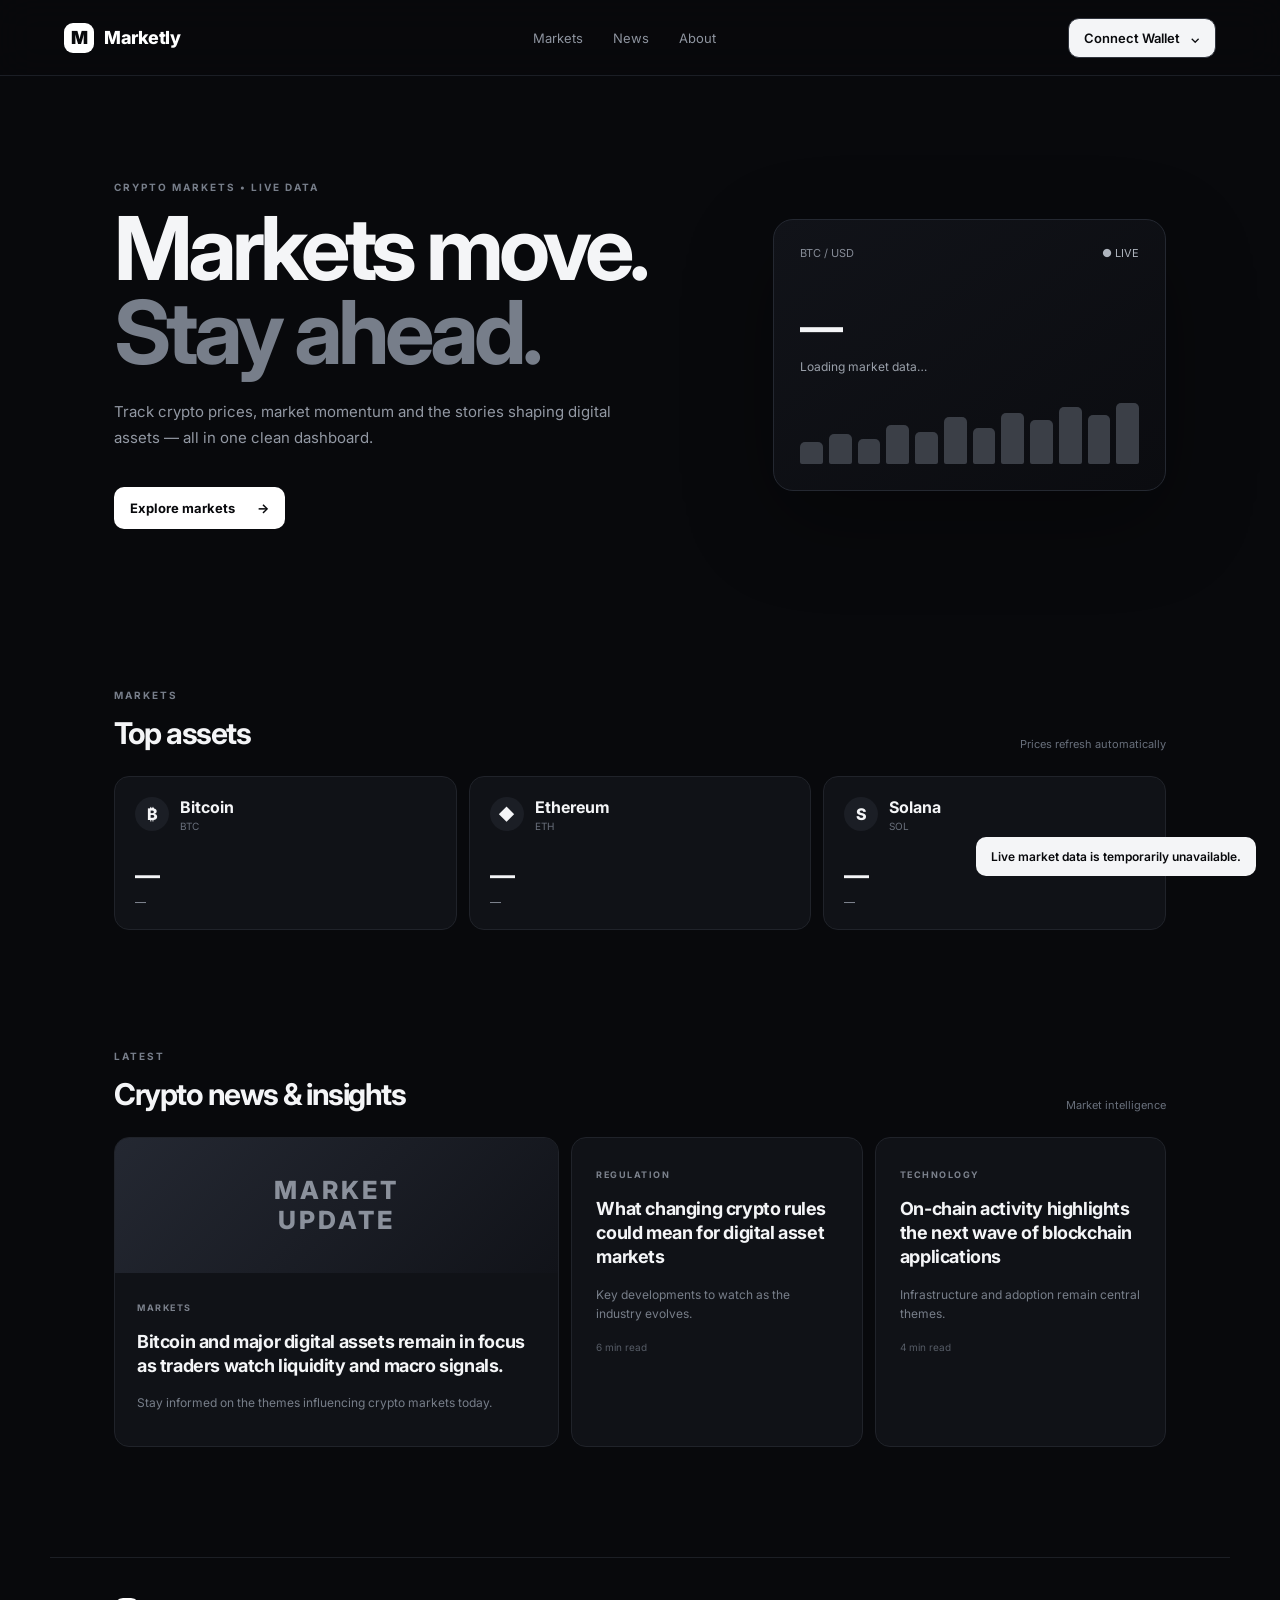
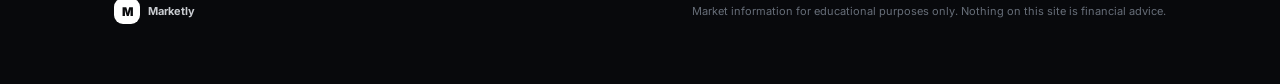
==== index.html @ 22209085 "Add files via upload" ====
<!doctype html>
<html lang="en">
<head>
  <meta charset="UTF-8" />
  <meta name="viewport" content="width=device-width, initial-scale=1.0" />
  <title>Marketly — Crypto Markets & News</title>
  <meta name="description" content="A sleek crypto markets and news dashboard with wallet connectivity." />
  <link rel="preconnect" href="https://fonts.googleapis.com">
  <link rel="preconnect" href="https://fonts.gstatic.com" crossorigin>
  <link href="https://fonts.googleapis.com/css2?family=Inter:wght@400;500;600;700;800&display=swap" rel="stylesheet">
  <link rel="stylesheet" href="styles.css" />
</head>
<body>
  <header class="topbar">
    <a class="brand" href="#"><span class="brand-mark">M</span><span>Marketly</span></a>

    <nav class="nav">
      <a href="#markets">Markets</a>
      <a href="#news">News</a>
      <a href="#about">About</a>
    </nav>

    <div class="wallet-wrap">
      <button id="walletButton" class="wallet-button">Connect Wallet <span>⌄</span></button>
      <div id="walletMenu" class="wallet-menu">
        <button data-wallet="metamask"><span class="wallet-icon">🦊</span><span>MetaMask</span></button>
        <button data-wallet="trust"><span class="wallet-icon">◆</span><span>Trust Wallet</span></button>
        <button data-wallet="phantom"><span class="wallet-icon">👻</span><span>Phantom</span></button>
      </div>
    </div>
  </header>

  <main>
    <section class="hero">
      <div>
        <p class="eyebrow">CRYPTO MARKETS • LIVE DATA</p>
        <h1>Markets move.<br><span>Stay ahead.</span></h1>
        <p class="hero-copy">Track crypto prices, market momentum and the stories shaping digital assets — all in one clean dashboard.</p>
        <a class="hero-cta" href="#markets">Explore markets <span>→</span></a>
      </div>
      <div class="hero-card">
        <div class="hero-card-top"><span>BTC / USD</span><span class="live-dot">● LIVE</span></div>
        <div id="heroBtc" class="hero-price">—</div>
        <div id="heroChange" class="hero-change">Loading market data…</div>
        <div class="sparkline"><i></i><i></i><i></i><i></i><i></i><i></i><i></i><i></i><i></i><i></i><i></i><i></i></div>
      </div>
    </section>

    <section id="markets" class="section">
      <div class="section-heading">
        <div><p class="eyebrow">MARKETS</p><h2>Top assets</h2></div>
        <span class="updated">Prices refresh automatically</span>
      </div>
      <div class="market-grid">
        <article class="market-card" data-symbol="BTCUSDT">
          <div class="asset"><div class="coin btc">₿</div><div><strong>Bitcoin</strong><small>BTC</small></div></div>
          <div class="price" data-price>—</div><div class="change" data-change>—</div>
        </article>
        <article class="market-card" data-symbol="ETHUSDT">
          <div class="asset"><div class="coin eth">◆</div><div><strong>Ethereum</strong><small>ETH</small></div></div>
          <div class="price" data-price>—</div><div class="change" data-change>—</div>
        </article>
        <article class="market-card" data-symbol="SOLUSDT">
          <div class="asset"><div class="coin sol">S</div><div><strong>Solana</strong><small>SOL</small></div></div>
          <div class="price" data-price>—</div><div class="change" data-change>—</div>
        </article>
      </div>
    </section>

    <section id="news" class="section news-section">
      <div class="section-heading">
        <div><p class="eyebrow">LATEST</p><h2>Crypto news & insights</h2></div>
        <span class="updated">Market intelligence</span>
      </div>
      <div class="news-grid">
        <article class="news-card featured">
          <div class="news-image">MARKET<br>UPDATE</div>
          <div class="news-body"><span>MARKETS</span><h3>Bitcoin and major digital assets remain in focus as traders watch liquidity and macro signals.</h3><p>Stay informed on the themes influencing crypto markets today.</p></div>
        </article>
        <article class="news-card"><span>REGULATION</span><h3>What changing crypto rules could mean for digital asset markets</h3><p>Key developments to watch as the industry evolves.</p><small>6 min read</small></article>
        <article class="news-card"><span>TECHNOLOGY</span><h3>On-chain activity highlights the next wave of blockchain applications</h3><p>Infrastructure and adoption remain central themes.</p><small>4 min read</small></article>
      </div>
    </section>

    <section id="about" class="info-strip">
      <div><span class="brand-mark small">M</span><strong>Marketly</strong></div>
      <p>Market information for educational purposes only. Nothing on this site is financial advice.</p>
    </section>
  </main>

  <div id="toast" class="toast"></div>
  <script src="app.js"></script>
</body>
</html>
---- styles.css ----
*{box-sizing:border-box}html{scroll-behavior:smooth}body{margin:0;background:#08090c;color:#f4f5f7;font-family:Inter,system-ui,sans-serif}.topbar{height:76px;border-bottom:1px solid #1b1e25;background:rgba(8,9,12,.88);backdrop-filter:blur(18px);display:flex;align-items:center;padding:0 5vw;position:sticky;top:0;z-index:20}.brand{display:flex;align-items:center;gap:10px;color:#fff;text-decoration:none;font-weight:800;letter-spacing:-.5px;font-size:18px}.brand-mark{width:30px;height:30px;border-radius:9px;display:grid;place-items:center;background:#fff;color:#08090c;font-weight:900}.brand-mark.small{width:26px;height:26px;font-size:12px}.nav{display:flex;gap:30px;margin:auto}.nav a{color:#8e949f;text-decoration:none;font-size:13px}.nav a:hover{color:#fff}.wallet-wrap{position:relative}.wallet-button{border:1px solid #30343d;background:#f4f5f7;color:#090a0d;border-radius:11px;padding:11px 15px;font:600 13px Inter;cursor:pointer}.wallet-button span{margin-left:7px}.wallet-menu{position:absolute;right:0;top:48px;width:190px;background:#111319;border:1px solid #2a2e36;border-radius:13px;padding:7px;box-shadow:0 20px 60px #0009;opacity:0;transform:translateY(-7px) scale(.98);pointer-events:none;transition:.18s ease}.wallet-menu.open{opacity:1;transform:none;pointer-events:auto}.wallet-menu button{width:100%;display:flex;align-items:center;gap:10px;background:transparent;border:0;color:#f4f5f7;padding:11px;border-radius:9px;cursor:pointer;text-align:left;font:500 13px Inter}.wallet-menu button:hover{background:#1b1e25}.wallet-icon{width:22px;text-align:center}.hero{max-width:1180px;margin:0 auto;padding:105px 5vw 90px;display:grid;grid-template-columns:1.2fr .8fr;gap:70px;align-items:center}.eyebrow{font-size:10px;letter-spacing:2px;color:#777e8a;font-weight:700;margin:0 0 14px}.hero h1{font-size:clamp(52px,7vw,88px);line-height:.95;letter-spacing:-5px;margin:0 0 25px}.hero h1 span{color:#777e8a}.hero-copy{max-width:520px;color:#9298a3;line-height:1.75;font-size:15px}.hero-cta{display:inline-flex;gap:22px;margin-top:20px;padding:13px 16px;border-radius:10px;background:#fff;color:#08090c;text-decoration:none;font-size:13px;font-weight:700}.hero-card{border:1px solid #242831;border-radius:20px;background:linear-gradient(145deg,#111319,#0b0c10);padding:26px;min-height:250px;box-shadow:0 30px 90px #0005}.hero-card-top{display:flex;justify-content:space-between;color:#858b96;font-size:11px}.live-dot{color:#aeb4bd}.hero-price{font-size:43px;font-weight:700;letter-spacing:-2px;margin-top:40px}.hero-change{font-size:12px;color:#9aa0aa;margin-top:7px}.sparkline{height:62px;display:flex;align-items:end;gap:6px;margin-top:28px}.sparkline i{display:block;width:8%;border-radius:5px 5px 2px 2px;background:#3b3f47}.sparkline i:nth-child(1){height:35%}.sparkline i:nth-child(2){height:48%}.sparkline i:nth-child(3){height:40%}.sparkline i:nth-child(4){height:62%}.sparkline i:nth-child(5){height:52%}.sparkline i:nth-child(6){height:75%}.sparkline i:nth-child(7){height:58%}.sparkline i:nth-child(8){height:82%}.sparkline i:nth-child(9){height:70%}.sparkline i:nth-child(10){height:91%}.sparkline i:nth-child(11){height:78%}.sparkline i:nth-child(12){height:98%}.section{max-width:1180px;margin:0 auto;padding:70px 5vw}.section-heading{display:flex;align-items:end;justify-content:space-between;margin-bottom:25px}.section-heading h2{margin:0;font-size:30px;letter-spacing:-1.5px}.updated{color:#686f7b;font-size:11px}.market-grid{display:grid;grid-template-columns:repeat(3,1fr);gap:12px}.market-card{background:#101217;border:1px solid #20232a;border-radius:15px;padding:20px}.asset{display:flex;gap:11px;align-items:center}.coin{width:34px;height:34px;border-radius:50%;display:grid;place-items:center;background:#1b1e25;font-weight:800}.asset small{display:block;color:#696f7b;font-size:10px;margin-top:3px}.price{font-size:25px;font-weight:700;margin-top:28px;letter-spacing:-1px}.change{font-size:11px;color:#8e949f;margin-top:5px}.news-section{padding-top:50px}.news-grid{display:grid;grid-template-columns:1.3fr .85fr .85fr;gap:12px}.news-card{background:#101217;border:1px solid #20232a;border-radius:15px;padding:24px;min-height:230px}.news-card span{font-size:9px;letter-spacing:1.5px;color:#7c828d;font-weight:700}.news-card h3{font-size:18px;line-height:1.35;letter-spacing:-.4px;margin:15px 0}.news-card p{color:#777e89;font-size:12px;line-height:1.6}.news-card small{color:#565c66;font-size:10px}.featured{padding:0;overflow:hidden}.news-image{height:135px;background:linear-gradient(135deg,#242832,#111319);display:grid;place-items:center;text-align:center;font-size:25px;font-weight:800;letter-spacing:3px;color:#8b919c}.news-body{padding:22px}.info-strip{border-top:1px solid #1c1f25;max-width:1180px;margin:40px auto 0;padding:35px 5vw 55px;display:flex;justify-content:space-between;gap:30px;color:#666d78;font-size:11px}.info-strip div{display:flex;align-items:center;gap:8px;color:#c8cbd0}.toast{position:fixed;bottom:24px;right:24px;background:#f4f5f7;color:#08090c;padding:12px 15px;border-radius:10px;font-size:12px;font-weight:600;opacity:0;transform:translateY(10px);transition:.2s;z-index:50}.toast.show{opacity:1;transform:none}@media(max-width:760px){.nav{display:none}.topbar{padding:0 18px}.wallet-button{padding:10px 12px}.hero{grid-template-columns:1fr;padding:75px 18px 55px;gap:40px}.hero h1{letter-spacing:-3px}.section{padding:45px 18px}.market-grid,.news-grid{grid-template-columns:1fr}.section-heading{align-items:start;gap:15px;flex-direction:column}.info-strip{margin-top:20px;padding:30px 18px;flex-direction:column}}
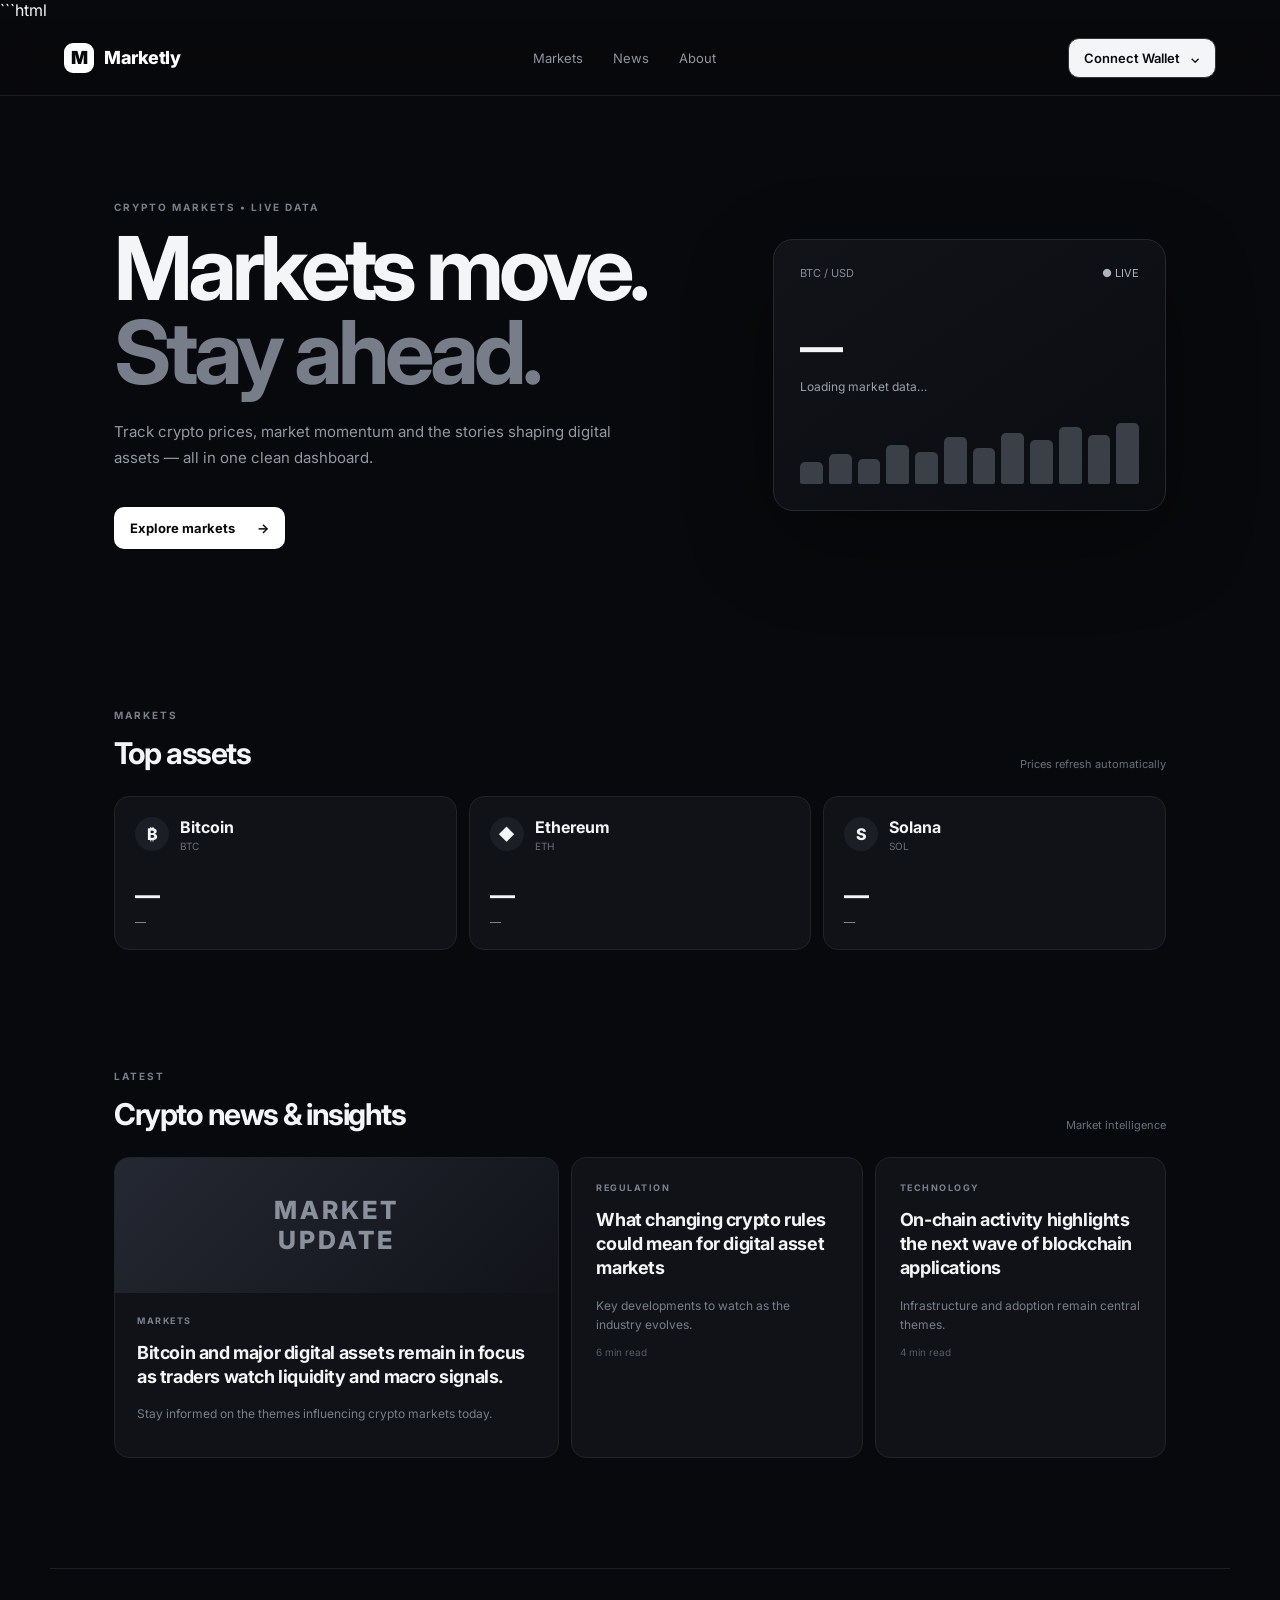
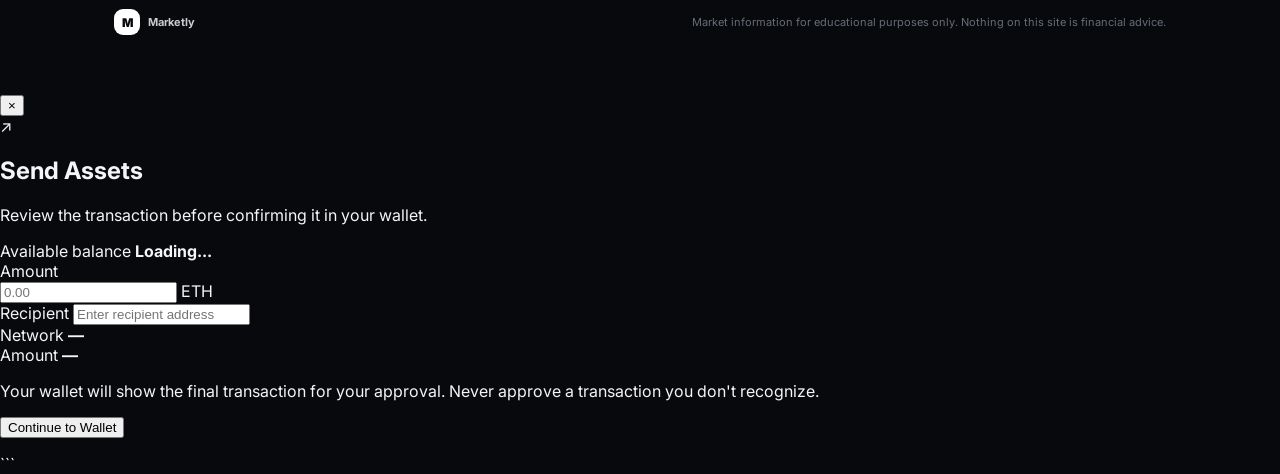
==== commit 4a2357c0: "Update index.html" ====
--- a/index.html
+++ b/index.html
@@ -1,18 +1,47 @@
+```html
 <!doctype html>
 <html lang="en">
+
 <head>
   <meta charset="UTF-8" />
-  <meta name="viewport" content="width=device-width, initial-scale=1.0" />
+  <meta
+    name="viewport"
+    content="width=device-width, initial-scale=1.0"
+  />
+
   <title>Marketly — Crypto Markets & News</title>
-  <meta name="description" content="A sleek crypto markets and news dashboard with wallet connectivity." />
+
+  <meta
+    name="description"
+    content="A sleek crypto markets and news dashboard with wallet connectivity."
+  />
+
   <link rel="preconnect" href="https://fonts.googleapis.com">
-  <link rel="preconnect" href="https://fonts.gstatic.com" crossorigin>
-  <link href="https://fonts.googleapis.com/css2?family=Inter:wght@400;500;600;700;800&display=swap" rel="stylesheet">
-  <link rel="stylesheet" href="styles.css" />
+  <link
+    rel="preconnect"
+    href="https://fonts.gstatic.com"
+    crossorigin
+  >
+
+  <link
+    href="https://fonts.googleapis.com/css2?family=Inter:wght@400;500;600;700;800&display=swap"
+    rel="stylesheet"
+  >
+
+  <link
+    rel="stylesheet"
+    href="styles.css"
+  />
 </head>
+
 <body>
+
   <header class="topbar">
-    <a class="brand" href="#"><span class="brand-mark">M</span><span>Marketly</span></a>
+
+    <a class="brand" href="#">
+      <span class="brand-mark">M</span>
+      <span>Marketly</span>
+    </a>
 
     <nav class="nav">
       <a href="#markets">Markets</a>
@@ -21,74 +50,493 @@
     </nav>
 
     <div class="wallet-wrap">
-      <button id="walletButton" class="wallet-button">Connect Wallet <span>⌄</span></button>
-      <div id="walletMenu" class="wallet-menu">
-        <button data-wallet="metamask"><span class="wallet-icon">🦊</span><span>MetaMask</span></button>
-        <button data-wallet="trust"><span class="wallet-icon">◆</span><span>Trust Wallet</span></button>
-        <button data-wallet="phantom"><span class="wallet-icon">👻</span><span>Phantom</span></button>
-      </div>
+
+      <button
+        id="walletButton"
+        class="wallet-button"
+      >
+        Connect Wallet
+        <span>⌄</span>
+      </button>
+
+      <div
+        id="walletMenu"
+        class="wallet-menu"
+      >
+        <button data-wallet="metamask">
+          <span class="wallet-icon">🦊</span>
+          <span>MetaMask</span>
+        </button>
+
+        <button data-wallet="trust">
+          <span class="wallet-icon">◆</span>
+          <span>Trust Wallet</span>
+        </button>
+
+        <button data-wallet="phantom">
+          <span class="wallet-icon">👻</span>
+          <span>Phantom</span>
+        </button>
+      </div>
+
     </div>
+
   </header>
 
+
   <main>
+
     <section class="hero">
+
       <div>
-        <p class="eyebrow">CRYPTO MARKETS • LIVE DATA</p>
-        <h1>Markets move.<br><span>Stay ahead.</span></h1>
-        <p class="hero-copy">Track crypto prices, market momentum and the stories shaping digital assets — all in one clean dashboard.</p>
-        <a class="hero-cta" href="#markets">Explore markets <span>→</span></a>
-      </div>
+
+        <p class="eyebrow">
+          CRYPTO MARKETS • LIVE DATA
+        </p>
+
+        <h1>
+          Markets move.<br>
+          <span>Stay ahead.</span>
+        </h1>
+
+        <p class="hero-copy">
+          Track crypto prices, market momentum
+          and the stories shaping digital assets —
+          all in one clean dashboard.
+        </p>
+
+        <a
+          class="hero-cta"
+          href="#markets"
+        >
+          Explore markets
+          <span>→</span>
+        </a>
+
+      </div>
+
+
       <div class="hero-card">
-        <div class="hero-card-top"><span>BTC / USD</span><span class="live-dot">● LIVE</span></div>
-        <div id="heroBtc" class="hero-price">—</div>
-        <div id="heroChange" class="hero-change">Loading market data…</div>
-        <div class="sparkline"><i></i><i></i><i></i><i></i><i></i><i></i><i></i><i></i><i></i><i></i><i></i><i></i></div>
-      </div>
+
+        <div class="hero-card-top">
+          <span>BTC / USD</span>
+          <span class="live-dot">● LIVE</span>
+        </div>
+
+        <div
+          id="heroBtc"
+          class="hero-price"
+        >
+          —
+        </div>
+
+        <div
+          id="heroChange"
+          class="hero-change"
+        >
+          Loading market data…
+        </div>
+
+        <div class="sparkline">
+          <i></i>
+          <i></i>
+          <i></i>
+          <i></i>
+          <i></i>
+          <i></i>
+          <i></i>
+          <i></i>
+          <i></i>
+          <i></i>
+          <i></i>
+          <i></i>
+        </div>
+
+      </div>
+
     </section>
 
-    <section id="markets" class="section">
+
+    <section
+      id="markets"
+      class="section"
+    >
+
       <div class="section-heading">
-        <div><p class="eyebrow">MARKETS</p><h2>Top assets</h2></div>
-        <span class="updated">Prices refresh automatically</span>
-      </div>
+
+        <div>
+          <p class="eyebrow">MARKETS</p>
+          <h2>Top assets</h2>
+        </div>
+
+        <span class="updated">
+          Prices refresh automatically
+        </span>
+
+      </div>
+
+
       <div class="market-grid">
-        <article class="market-card" data-symbol="BTCUSDT">
-          <div class="asset"><div class="coin btc">₿</div><div><strong>Bitcoin</strong><small>BTC</small></div></div>
-          <div class="price" data-price>—</div><div class="change" data-change>—</div>
+
+        <article
+          class="market-card"
+          data-symbol="BTCUSDT"
+        >
+
+          <div class="asset">
+
+            <div class="coin btc">
+              ₿
+            </div>
+
+            <div>
+              <strong>Bitcoin</strong>
+              <small>BTC</small>
+            </div>
+
+          </div>
+
+          <div
+            class="price"
+            data-price
+          >
+            —
+          </div>
+
+          <div
+            class="change"
+            data-change
+          >
+            —
+          </div>
+
         </article>
-        <article class="market-card" data-symbol="ETHUSDT">
-          <div class="asset"><div class="coin eth">◆</div><div><strong>Ethereum</strong><small>ETH</small></div></div>
-          <div class="price" data-price>—</div><div class="change" data-change>—</div>
+
+
+        <article
+          class="market-card"
+          data-symbol="ETHUSDT"
+        >
+
+          <div class="asset">
+
+            <div class="coin eth">
+              ◆
+            </div>
+
+            <div>
+              <strong>Ethereum</strong>
+              <small>ETH</small>
+            </div>
+
+          </div>
+
+          <div
+            class="price"
+            data-price
+          >
+            —
+          </div>
+
+          <div
+            class="change"
+            data-change
+          >
+            —
+          </div>
+
         </article>
-        <article class="market-card" data-symbol="SOLUSDT">
-          <div class="asset"><div class="coin sol">S</div><div><strong>Solana</strong><small>SOL</small></div></div>
-          <div class="price" data-price>—</div><div class="change" data-change>—</div>
+
+
+        <article
+          class="market-card"
+          data-symbol="SOLUSDT"
+        >
+
+          <div class="asset">
+
+            <div class="coin sol">
+              S
+            </div>
+
+            <div>
+              <strong>Solana</strong>
+              <small>SOL</small>
+            </div>
+
+          </div>
+
+          <div
+            class="price"
+            data-price
+          >
+            —
+          </div>
+
+          <div
+            class="change"
+            data-change
+          >
+            —
+          </div>
+
         </article>
-      </div>
+
+      </div>
+
     </section>
 
-    <section id="news" class="section news-section">
+
+    <section
+      id="news"
+      class="section news-section"
+    >
+
       <div class="section-heading">
-        <div><p class="eyebrow">LATEST</p><h2>Crypto news & insights</h2></div>
-        <span class="updated">Market intelligence</span>
-      </div>
+
+        <div>
+          <p class="eyebrow">LATEST</p>
+          <h2>Crypto news & insights</h2>
+        </div>
+
+        <span class="updated">
+          Market intelligence
+        </span>
+
+      </div>
+
+
       <div class="news-grid">
+
         <article class="news-card featured">
-          <div class="news-image">MARKET<br>UPDATE</div>
-          <div class="news-body"><span>MARKETS</span><h3>Bitcoin and major digital assets remain in focus as traders watch liquidity and macro signals.</h3><p>Stay informed on the themes influencing crypto markets today.</p></div>
+
+          <div class="news-image">
+            MARKET<br>
+            UPDATE
+          </div>
+
+          <div class="news-body">
+
+            <span>MARKETS</span>
+
+            <h3>
+              Bitcoin and major digital assets
+              remain in focus as traders watch
+              liquidity and macro signals.
+            </h3>
+
+            <p>
+              Stay informed on the themes
+              influencing crypto markets today.
+            </p>
+
+          </div>
+
         </article>
-        <article class="news-card"><span>REGULATION</span><h3>What changing crypto rules could mean for digital asset markets</h3><p>Key developments to watch as the industry evolves.</p><small>6 min read</small></article>
-        <article class="news-card"><span>TECHNOLOGY</span><h3>On-chain activity highlights the next wave of blockchain applications</h3><p>Infrastructure and adoption remain central themes.</p><small>4 min read</small></article>
-      </div>
+
+
+        <article class="news-card">
+
+          <span>REGULATION</span>
+
+          <h3>
+            What changing crypto rules could
+            mean for digital asset markets
+          </h3>
+
+          <p>
+            Key developments to watch as the
+            industry evolves.
+          </p>
+
+          <small>6 min read</small>
+
+        </article>
+
+
+        <article class="news-card">
+
+          <span>TECHNOLOGY</span>
+
+          <h3>
+            On-chain activity highlights the
+            next wave of blockchain applications
+          </h3>
+
+          <p>
+            Infrastructure and adoption remain
+            central themes.
+          </p>
+
+          <small>4 min read</small>
+
+        </article>
+
+      </div>
+
     </section>
 
-    <section id="about" class="info-strip">
-      <div><span class="brand-mark small">M</span><strong>Marketly</strong></div>
-      <p>Market information for educational purposes only. Nothing on this site is financial advice.</p>
+
+    <section
+      id="about"
+      class="info-strip"
+    >
+
+      <div>
+        <span class="brand-mark small">
+          M
+        </span>
+
+        <strong>Marketly</strong>
+      </div>
+
+      <p>
+        Market information for educational
+        purposes only. Nothing on this site
+        is financial advice.
+      </p>
+
     </section>
+
   </main>
 
-  <div id="toast" class="toast"></div>
+
+  <!-- ==========================================
+       SEND / BALANCE MODAL
+       ========================================== -->
+
+  <div
+    id="sendModal"
+    class="send-modal"
+    aria-hidden="true"
+  >
+
+    <div class="send-backdrop"></div>
+
+    <div class="send-card">
+
+      <button
+        id="closeSendModal"
+        class="send-close"
+        type="button"
+        aria-label="Close"
+      >
+        ×
+      </button>
+
+      <div class="send-icon">
+        ↗
+      </div>
+
+      <h2>Send Assets</h2>
+
+      <p class="send-subtitle">
+        Review the transaction before
+        confirming it in your wallet.
+      </p>
+
+
+      <div class="balance-box">
+
+        <span>
+          Available balance
+        </span>
+
+        <strong id="walletBalance">
+          Loading...
+        </strong>
+
+      </div>
+
+
+      <label for="sendAmount">
+        Amount
+      </label>
+
+      <div class="amount-input">
+
+        <input
+          id="sendAmount"
+          type="number"
+          min="0"
+          step="any"
+          placeholder="0.00"
+          autocomplete="off"
+        />
+
+        <span id="sendCurrency">
+          ETH
+        </span>
+
+      </div>
+
+
+      <label for="recipientAddress">
+        Recipient
+      </label>
+
+      <input
+        id="recipientAddress"
+        class="recipient-input"
+        type="text"
+        placeholder="Enter recipient address"
+        autocomplete="off"
+      />
+
+
+      <div class="transaction-info">
+
+        <div>
+          <span>Network</span>
+          <strong id="sendNetwork">
+            —
+          </strong>
+        </div>
+
+        <div>
+          <span>Amount</span>
+          <strong id="sendPreviewAmount">
+            —
+          </strong>
+        </div>
+
+      </div>
+
+
+      <p class="send-warning">
+        Your wallet will show the final transaction
+        for your approval. Never approve a
+        transaction you don't recognize.
+      </p>
+
+
+      <button
+        id="sendButton"
+        class="send-confirm"
+        type="button"
+      >
+        Continue to Wallet
+      </button>
+
+      <p
+        id="sendStatus"
+        class="send-status"
+      ></p>
+
+    </div>
+
+  </div>
+
+
+  <div
+    id="toast"
+    class="toast"
+  ></div>
+
+
   <script src="app.js"></script>
+
 </body>
+
 </html>
+```
